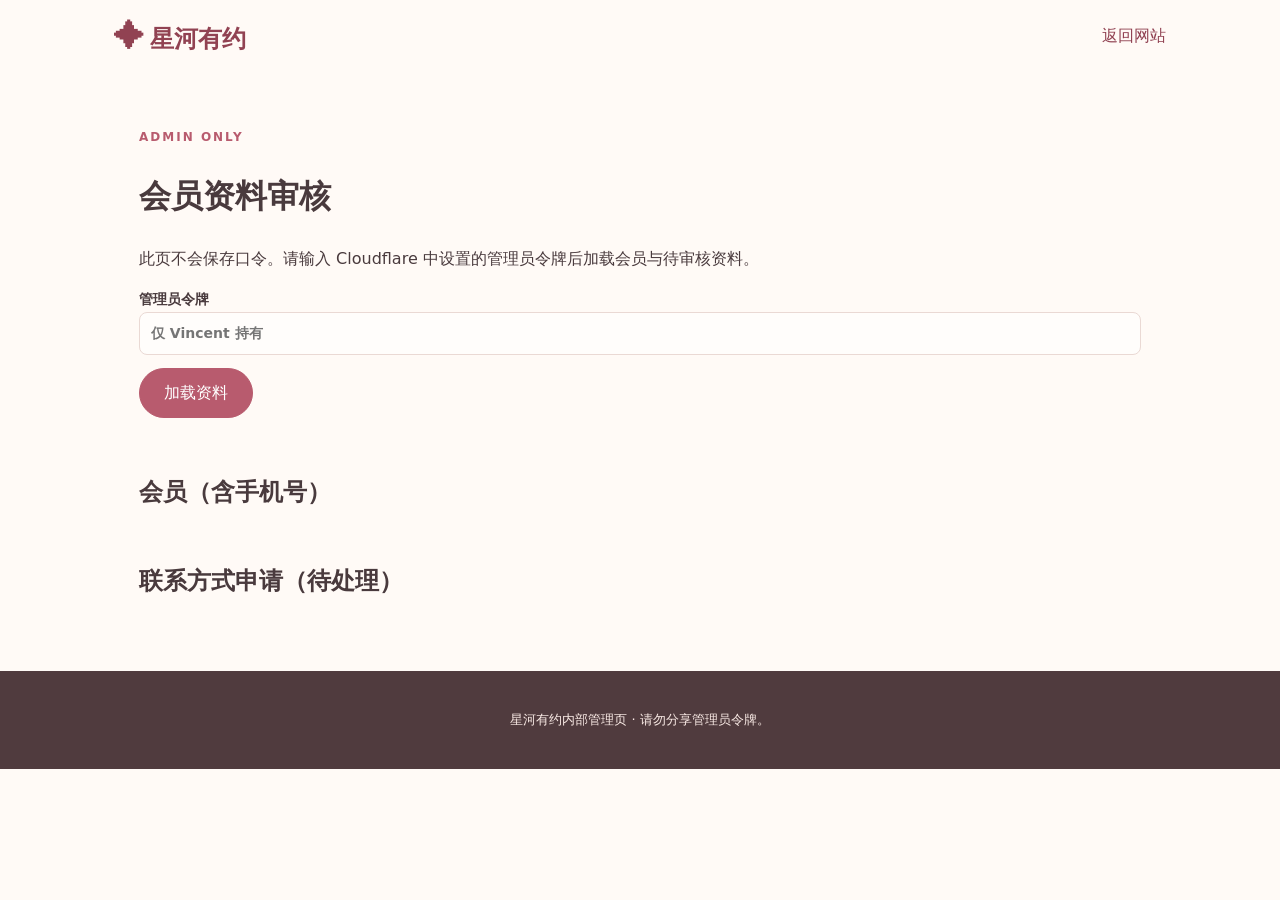
==== admin.html @ 4cbb93e4 "Add files via upload" ====
<!doctype html>
<html lang="zh-CN"><head><meta charset="UTF-8"><meta name="viewport" content="width=device-width,initial-scale=1.0"><title>星河有约 · 审核管理</title><link rel="stylesheet" href="styles.css"></head>
<body><header class="site-header"><a class="brand" href="index.html"><span>✦</span> 星河有约</a><nav><a href="index.html">返回网站</a></nav></header>
<main class="admin section"><p class="eyebrow">ADMIN ONLY</p><h1>会员资料审核</h1><p>此页不会保存口令。请输入 Cloudflare 中设置的管理员令牌后加载会员与待审核资料。</p><div class="admin-auth"><label>管理员令牌 <input id="admin-token" type="password" autocomplete="off" placeholder="仅 Vincent 持有"></label><button id="load" class="button primary">加载资料</button></div><p id="admin-status" class="form-status" role="status"></p><h2>会员（含手机号）</h2><div id="member-filters" class="filters" style="justify-content:flex-start"></div><div id="members-list" class="guest-grid"></div><h2 id="pending-title" hidden>旧版登记资料 · 待审核</h2><div id="pending-list" class="guest-grid"></div><h2 id="published-title" hidden>旧版登记资料 · 已发布（可下架）</h2><div id="published-list" class="guest-grid"></div><h2>联系方式申请（待处理）</h2><div id="contact-requests-list" class="guest-grid"></div></main><footer><p>星河有约内部管理页 · 请勿分享管理员令牌。</p></footer><script src="admin.js"></script></body></html>
---- styles.css ----
:root{--ink:#493a3d;--rose:#b85b6e;--rose-dark:#914252;--cream:#fffaf6;--peach:#f8e7df;--line:#ead9d4;--shadow:0 12px 35px #74424a15}*{box-sizing:border-box}html{scroll-behavior:smooth}body{margin:0;background:var(--cream);color:var(--ink);font:16px/1.7 ui-rounded,"Microsoft YaHei",system-ui,sans-serif}.site-header{height:72px;display:flex;align-items:center;justify-content:space-between;max-width:1100px;margin:auto;padding:0 24px}.brand{font-family:Georgia,serif;font-size:24px;font-weight:bold;color:var(--rose-dark);text-decoration:none}.brand span{font-size:30px}nav{display:flex;gap:24px}nav a,a{color:var(--rose-dark)}nav a{text-decoration:none}.hero{min-height:465px;padding:105px max(24px,calc((100vw - 1000px)/2));background:radial-gradient(circle at 85% 25%,#f3cbd0 0 5%,transparent 20%),radial-gradient(circle at 12% 75%,#f5dcc7 0 5%,transparent 24%),linear-gradient(120deg,#fff8f3,#f8e8e5);text-align:center}.eyebrow{margin:0;color:var(--rose);letter-spacing:2px;font-size:12px;font-weight:bold}.hero h1,h2{font-family:Georgia,"Microsoft YaHei",serif;line-height:1.25}.hero h1{font-size:clamp(38px,6vw,64px);margin:14px 0;color:#613c44}.hero>p:not(.eyebrow):not(.notice){font-size:19px}.button{display:inline-block;border:1px solid var(--rose);border-radius:99px;padding:10px 24px;font:inherit;cursor:pointer;text-decoration:none}.primary{background:var(--rose);color:white}.primary:hover{background:var(--rose-dark)}.ghost{color:var(--rose);margin-left:10px}.notice{font-size:13px;color:#796467;margin-top:28px}.values{max-width:950px;margin:-38px auto 45px;display:grid;grid-template-columns:repeat(3,1fr);background:white;border-radius:16px;box-shadow:var(--shadow);position:relative}.values article{padding:20px 28px;text-align:center;border-right:1px solid var(--line)}.values article:last-child{border:0}.values b,.values span{display:block}.values b{color:var(--rose-dark)}.values span{font-size:13px}.section{max-width:1050px;margin:0 auto;padding:55px 24px}.section-heading{text-align:center}.section-heading h2,.join h2,.about h2{font-size:32px;margin:8px 0 30px}.filters{display:flex;gap:8px;justify-content:center;margin:20px}.filter{border:1px solid var(--line);background:white;color:var(--ink);border-radius:20px;padding:6px 18px;cursor:pointer}.filter.active{background:var(--peach);border-color:#dfa6a9}.guest-grid{display:grid;grid-template-columns:repeat(3,1fr);gap:20px}.card{background:white;border:1px solid #f2e5e0;border-radius:15px;overflow:hidden;box-shadow:0 5px 15px #6d505008;cursor:pointer;transition:.2s}.card:hover{transform:translateY(-4px);box-shadow:var(--shadow)}.photo{height:210px;width:100%;object-fit:contain;background:#f4ddd7}.card-body{padding:16px 18px}.card h3{margin:0;font-size:19px}.meta{color:#96767a;font-size:14px}.bio{font-size:14px;margin:8px 0 0}.empty{text-align:center;color:#96767a}.join{display:grid;grid-template-columns:.8fr 1.2fr;gap:65px;background:#fff2eb;max-width:none;padding-left:max(24px,calc((100vw - 1000px)/2));padding-right:max(24px,calc((100vw - 1000px)/2))}.join ul{padding-left:20px;font-size:14px}form{background:white;border-radius:16px;padding:28px;box-shadow:var(--shadow)}label{display:block;font-weight:bold;margin-bottom:13px;font-size:14px}input,select,textarea{display:block;width:100%;padding:9px 11px;border:1px solid var(--line);border-radius:8px;background:#fffdfb;font:inherit;color:var(--ink)}textarea{min-height:90px;resize:vertical}small{font-weight:normal;display:block;color:#927a7c;font-size:12px}.two-cols{display:grid;grid-template-columns:1fr 1fr;gap:12px}.check{display:flex;align-items:center;gap:8px;font-weight:normal;font-size:13px}.check input{width:auto}.form-status{min-height:25px;color:var(--rose-dark);font-size:14px}.about{text-align:center;max-width:760px;margin:auto;padding:70px 24px}.about p{margin:12px}.about b{color:var(--rose-dark)}.contact-request{margin-top:16px;padding-top:14px;border-top:1px solid var(--line)}.contact-form{margin-top:10px}.contact-form label{margin-bottom:10px}footer{background:#503b3e;color:#f9eae5;text-align:center;padding:30px 24px;font-size:13px}footer p{max-width:700px;margin:8px auto}dialog{border:0;border-radius:16px;max-width:480px;width:calc(100% - 32px);padding:0;box-shadow:var(--shadow)}dialog::backdrop{background:#33212688}.dialog-image{width:100%;height:300px;object-fit:contain;background:#f4ddd7}.dialog-body{padding:20px}.close{position:absolute;right:8px;top:6px;border:0;background:#fff;color:var(--rose-dark);font-size:28px;line-height:32px;width:32px;height:32px;border-radius:50%;cursor:pointer}@media(max-width:700px){nav{gap:12px;font-size:13px}.values,.guest-grid,.join{grid-template-columns:1fr}.values{margin:0 16px 25px}.values article{border-right:0;border-bottom:1px solid var(--line)}.join{gap:20px}.hero{min-height:420px;padding-top:80px}.guest-grid{grid-template-columns:repeat(2,1fr)}.photo{height:165px}}@media(max-width:420px){nav{display:none}.guest-grid{grid-template-columns:1fr}}

[hidden]{display:none!important}

.join-card{background:white;border-radius:16px;padding:28px;box-shadow:var(--shadow)}.join-card h3{margin:0 0 8px}.join-card ol{padding-left:22px;margin:0 0 18px}.join-card .ghost{margin-left:10px}
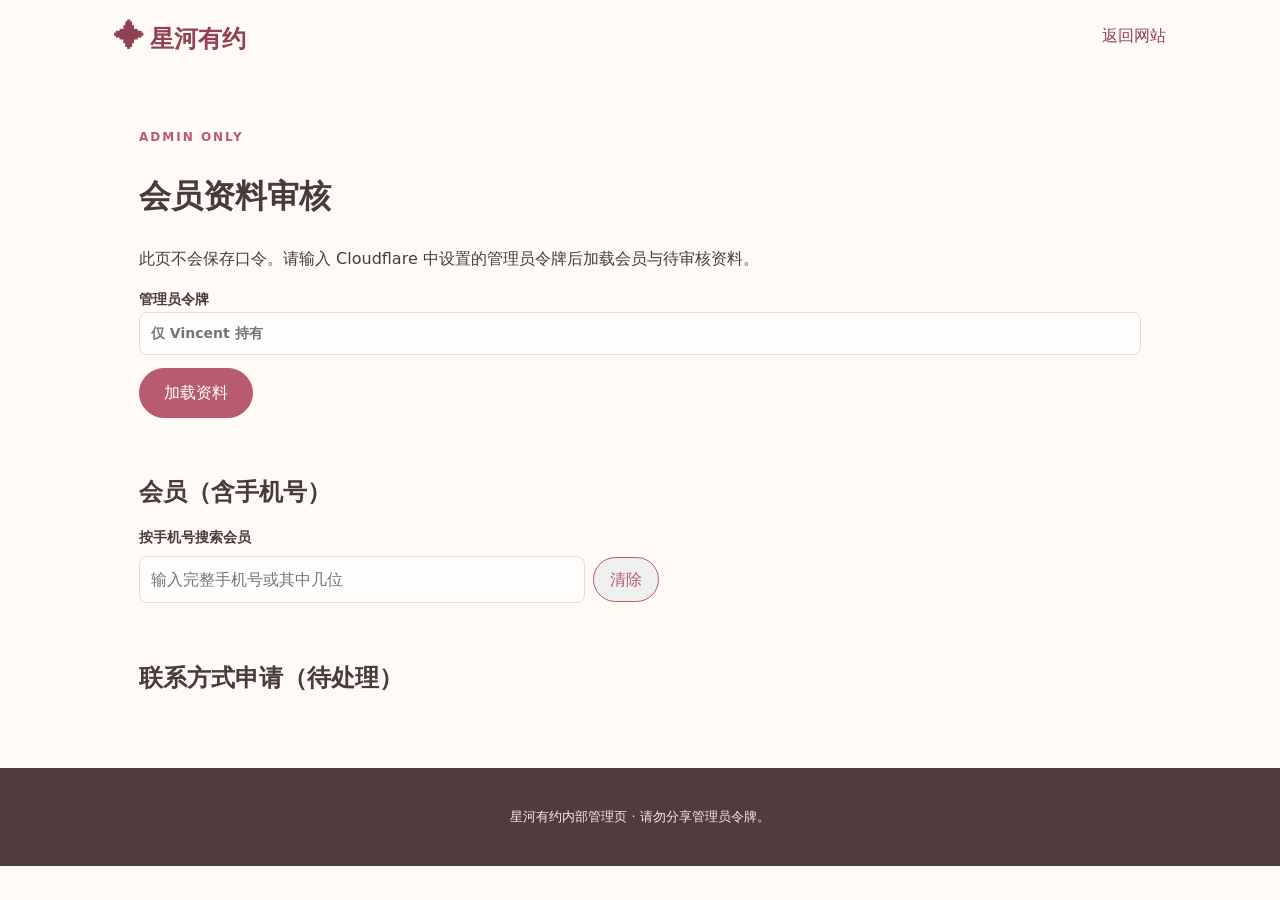
==== commit 5f4322ca: "Add files via upload" ====
--- a/admin.html
+++ b/admin.html
@@ -1,4 +1,4 @@
 <!doctype html>
 <html lang="zh-CN"><head><meta charset="UTF-8"><meta name="viewport" content="width=device-width,initial-scale=1.0"><title>星河有约 · 审核管理</title><link rel="stylesheet" href="styles.css"></head>
 <body><header class="site-header"><a class="brand" href="index.html"><span>✦</span> 星河有约</a><nav><a href="index.html">返回网站</a></nav></header>
-<main class="admin section"><p class="eyebrow">ADMIN ONLY</p><h1>会员资料审核</h1><p>此页不会保存口令。请输入 Cloudflare 中设置的管理员令牌后加载会员与待审核资料。</p><div class="admin-auth"><label>管理员令牌 <input id="admin-token" type="password" autocomplete="off" placeholder="仅 Vincent 持有"></label><button id="load" class="button primary">加载资料</button></div><p id="admin-status" class="form-status" role="status"></p><h2>会员（含手机号）</h2><div id="member-filters" class="filters" style="justify-content:flex-start"></div><div id="members-list" class="guest-grid"></div><h2 id="pending-title" hidden>旧版登记资料 · 待审核</h2><div id="pending-list" class="guest-grid"></div><h2 id="published-title" hidden>旧版登记资料 · 已发布（可下架）</h2><div id="published-list" class="guest-grid"></div><h2>联系方式申请（待处理）</h2><div id="contact-requests-list" class="guest-grid"></div></main><footer><p>星河有约内部管理页 · 请勿分享管理员令牌。</p></footer><script src="admin.js"></script></body></html>
+<main class="admin section"><p class="eyebrow">ADMIN ONLY</p><h1>会员资料审核</h1><p>此页不会保存口令。请输入 Cloudflare 中设置的管理员令牌后加载会员与待审核资料。</p><div class="admin-auth"><label>管理员令牌 <input id="admin-token" type="password" autocomplete="off" placeholder="仅 Vincent 持有"></label><button id="load" class="button primary">加载资料</button></div><p id="admin-status" class="form-status" role="status"></p><h2>会员（含手机号）</h2><div class="admin-member-search"><label for="member-search">按手机号搜索会员</label><div><input id="member-search" type="search" inputmode="numeric" autocomplete="off" placeholder="输入完整手机号或其中几位"><button id="clear-member-search" class="button ghost" type="button">清除</button></div></div><div id="member-filters" class="filters" style="justify-content:flex-start"></div><div id="members-list" class="guest-grid"></div><h2 id="pending-title" hidden>旧版登记资料 · 待审核</h2><div id="pending-list" class="guest-grid"></div><h2 id="published-title" hidden>旧版登记资料 · 已发布（可下架）</h2><div id="published-list" class="guest-grid"></div><h2>联系方式申请（待处理）</h2><div id="contact-requests-list" class="guest-grid"></div></main><footer><p>星河有约内部管理页 · 请勿分享管理员令牌。</p></footer><script src="admin.js"></script></body></html>
--- a/styles.css
+++ b/styles.css
@@ -2,4 +2,23 @@
 
 [hidden]{display:none!important}
 
+.admin .member-card{cursor:default;transform:none}
+.admin .member-card:hover{transform:none;box-shadow:0 5px 15px #6d505008}
+.member-photos{display:flex;gap:8px;flex-wrap:wrap;padding:12px 12px 0}
+.member-photos:empty{display:none}
+.member-photos .photo{width:88px;height:96px;max-width:none;object-fit:cover;border-radius:8px}
+.member-created{margin:8px 0}
+.member-status{display:flex;align-items:center;gap:10px;margin:10px 0 14px;padding:8px 10px;border-radius:8px;background:#fff7f3;color:#796467;font-size:14px}
+.member-status b{color:var(--rose-dark);font-weight:700}
+.member-actions{display:grid;gap:9px;margin-top:12px}
+.member-review-actions{display:grid;grid-template-columns:repeat(2,minmax(0,1fr));gap:9px}
+.member-actions .button{display:flex;align-items:center;justify-content:center;min-height:42px;margin:0;padding:8px 14px;white-space:nowrap}
+.member-actions .member-delete{width:100%;border-color:#d8a2a7;color:#a34e5c;background:#fff}
+.member-actions .member-delete:hover{background:#fff0ed}
+.admin-member-search{max-width:520px;margin:14px 0 8px}
+.admin-member-search label{margin-bottom:6px}
+.admin-member-search>div{display:flex;align-items:center;gap:8px}
+.admin-member-search input{flex:1;min-width:0}
+.admin-member-search .button{flex:none;margin:0;padding:8px 16px}
+
 .join-card{background:white;border-radius:16px;padding:28px;box-shadow:var(--shadow)}.join-card h3{margin:0 0 8px}.join-card ol{padding-left:22px;margin:0 0 18px}.join-card .ghost{margin-left:10px}
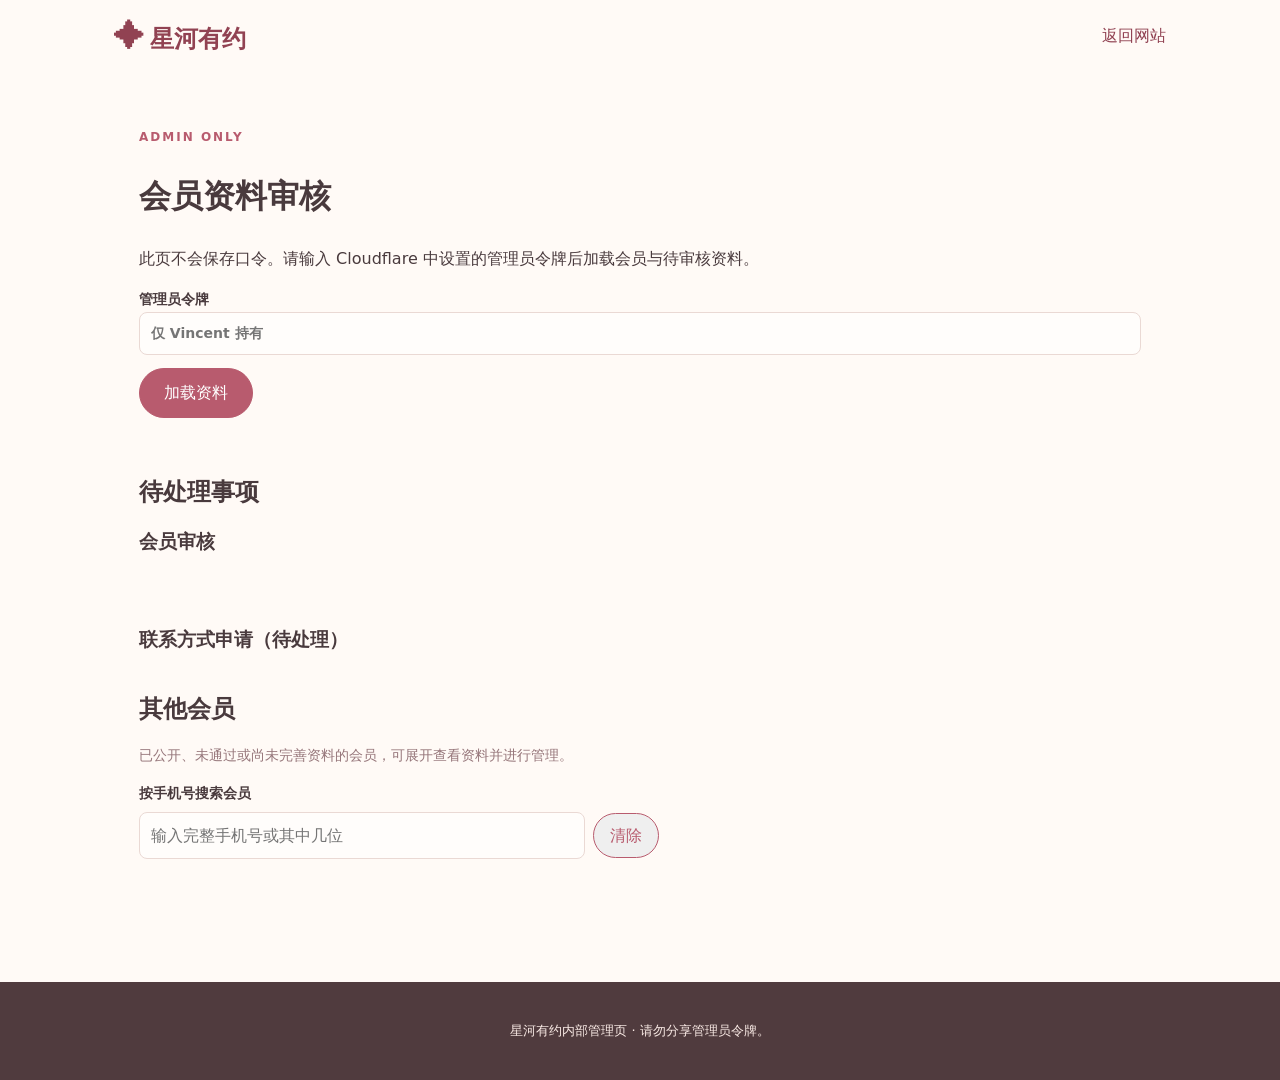
==== commit 09206f2d: "Add files via upload" ====
--- a/admin.html
+++ b/admin.html
@@ -1,4 +1,4 @@
 <!doctype html>
-<html lang="zh-CN"><head><meta charset="UTF-8"><meta name="viewport" content="width=device-width,initial-scale=1.0"><title>星河有约 · 审核管理</title><link rel="stylesheet" href="styles.css"></head>
+<html lang="zh-CN"><head><meta charset="UTF-8"><meta name="viewport" content="width=device-width,initial-scale=1.0"><title>星河有约 · 审核管理</title><link rel="stylesheet" href="styles.css?v=20261016c"></head>
 <body><header class="site-header"><a class="brand" href="index.html"><span>✦</span> 星河有约</a><nav><a href="index.html">返回网站</a></nav></header>
-<main class="admin section"><p class="eyebrow">ADMIN ONLY</p><h1>会员资料审核</h1><p>此页不会保存口令。请输入 Cloudflare 中设置的管理员令牌后加载会员与待审核资料。</p><div class="admin-auth"><label>管理员令牌 <input id="admin-token" type="password" autocomplete="off" placeholder="仅 Vincent 持有"></label><button id="load" class="button primary">加载资料</button></div><p id="admin-status" class="form-status" role="status"></p><h2>会员（含手机号）</h2><div class="admin-member-search"><label for="member-search">按手机号搜索会员</label><div><input id="member-search" type="search" inputmode="numeric" autocomplete="off" placeholder="输入完整手机号或其中几位"><button id="clear-member-search" class="button ghost" type="button">清除</button></div></div><div id="member-filters" class="filters" style="justify-content:flex-start"></div><div id="members-list" class="guest-grid"></div><h2 id="pending-title" hidden>旧版登记资料 · 待审核</h2><div id="pending-list" class="guest-grid"></div><h2 id="published-title" hidden>旧版登记资料 · 已发布（可下架）</h2><div id="published-list" class="guest-grid"></div><h2>联系方式申请（待处理）</h2><div id="contact-requests-list" class="guest-grid"></div></main><footer><p>星河有约内部管理页 · 请勿分享管理员令牌。</p></footer><script src="admin.js"></script></body></html>
+<main class="admin section"><p class="eyebrow">ADMIN ONLY</p><h1>会员资料审核</h1><p>此页不会保存口令。请输入 Cloudflare 中设置的管理员令牌后加载会员与待审核资料。</p><div class="admin-auth"><label>管理员令牌 <input id="admin-token" type="password" autocomplete="off" placeholder="仅 Vincent 持有"></label><button id="load" class="button primary">加载资料</button></div><p id="admin-status" class="form-status" role="status"></p><section id="review-queue"><h2>待处理事项</h2><h3 id="member-review-title">会员审核</h3><div id="pending-members-list" class="admin-member-list"></div><h3 id="pending-title" hidden>旧版登记资料 · 待审核</h3><div id="pending-list" class="guest-grid"></div><h3 id="contact-title">联系方式申请（待处理）</h3><div id="contact-requests-list" class="guest-grid"></div></section><section class="admin-member-management"><h2>其他会员</h2><p class="meta">已公开、未通过或尚未完善资料的会员，可展开查看资料并进行管理。</p><div class="admin-member-search"><label for="member-search">按手机号搜索会员</label><div><input id="member-search" type="search" inputmode="numeric" autocomplete="off" placeholder="输入完整手机号或其中几位"><button id="clear-member-search" class="button ghost" type="button">清除</button></div></div><div id="member-filters" class="filters" style="justify-content:flex-start"></div><div id="members-list" class="admin-member-list"></div><h3 id="published-title" hidden>旧版登记资料 · 已发布（可下架）</h3><div id="published-list" class="guest-grid"></div></section></main><footer><p>星河有约内部管理页 · 请勿分享管理员令牌。</p></footer><script src="admin.js?v=20261016d"></script></body></html>
--- a/styles.css
+++ b/styles.css
@@ -20,5 +20,50 @@
 .admin-member-search>div{display:flex;align-items:center;gap:8px}
 .admin-member-search input{flex:1;min-width:0}
 .admin-member-search .button{flex:none;margin:0;padding:8px 16px}
+.admin-member-list{display:grid;gap:9px;max-width:900px;margin:12px 0 28px}
+.admin-member-item{overflow:hidden;border:1px solid var(--line);border-radius:12px;background:#fff;box-shadow:0 4px 14px #6d505008}
+.admin-member-summary{display:flex;align-items:center;justify-content:space-between;gap:14px;min-height:54px;padding:12px 16px;cursor:pointer;list-style:none}
+.admin-member-summary::-webkit-details-marker{display:none}
+.admin-member-summary::after{content:'＋';flex:none;color:var(--rose-dark);font-size:20px;line-height:1}
+.admin-member-item[open]>.admin-member-summary::after{content:'−'}
+.member-summary-main{display:flex;align-items:baseline;gap:16px;min-width:0}
+.member-summary-name{overflow:hidden;color:var(--ink);font-size:16px;text-overflow:ellipsis;white-space:nowrap}
+.member-summary-phone{color:#96767a;font-size:14px;white-space:nowrap}
+.member-summary-status{flex:none;padding:5px 10px;border-radius:999px;background:#fff3ef;color:var(--rose-dark);font-size:13px}
+.admin-member-detail{padding:14px 16px 18px;border-top:1px solid var(--line)}
+.admin-member-detail .member-photos{padding:0 0 10px}
+.admin-member-detail .card-body{padding:0}
+.admin-member-detail .member-actions{max-width:320px}
+@media(max-width:560px){.admin-member-summary{flex-wrap:wrap;gap:8px}.member-summary-main{flex:1 1 calc(100% - 34px);flex-wrap:wrap;gap:4px 12px}.member-summary-status{order:1}.admin-member-summary::after{order:2;margin-left:auto}.admin-member-detail .member-actions{max-width:none}}
+#profile-dialog{width:min(980px,calc(100vw - 32px));max-width:none;max-height:calc(100dvh - 32px);overflow:auto}
+#profile-dialog .close{z-index:3}
+.profile-modal-layout{display:grid;grid-template-columns:minmax(0,1.2fr) minmax(300px,.8fr);min-height:540px}
+.profile-gallery{display:flex;min-width:0;flex-direction:column;gap:12px;padding:24px;background:#fcf5f2}
+.gallery-stage{position:relative;display:grid;min-height:360px;height:min(68vh,650px);place-items:center;overflow:hidden;border-radius:12px;background:#f1e7e3}
+.gallery-main{display:block;width:100%;height:100%;object-fit:contain}
+.gallery-arrow{position:absolute;top:50%;display:grid;width:42px;height:42px;place-items:center;transform:translateY(-50%);border:0;border-radius:50%;background:#fffE;color:var(--rose-dark);font-size:32px;line-height:1;box-shadow:0 2px 10px #33212622;cursor:pointer}
+.gallery-prev{left:12px}.gallery-next{right:12px}
+.gallery-count{position:absolute;right:12px;bottom:12px;padding:3px 10px;border-radius:20px;background:#332126aa;color:#fff;font-size:13px}
+.gallery-thumbnails{display:flex;gap:10px;justify-content:center;overflow-x:auto;padding:2px}
+.gallery-thumb{flex:none;width:76px;height:64px;overflow:hidden;padding:0;border:2px solid transparent;border-radius:8px;background:#fff;cursor:pointer}
+.gallery-thumb.active{border-color:var(--rose);box-shadow:0 0 0 2px #b85b6e33}
+.gallery-thumb img{display:block;width:100%;height:100%;object-fit:cover}
+#profile-dialog .dialog-body{align-self:center;max-height:100%;overflow-y:auto;padding:44px 30px 30px}
+@media(max-width:760px){#profile-dialog{width:calc(100vw - 20px);max-height:calc(100dvh - 20px)}.profile-modal-layout{grid-template-columns:1fr;min-height:0}.profile-gallery{gap:8px;padding:12px}.gallery-stage{height:42dvh;min-height:220px;max-height:440px}.gallery-thumbnails{justify-content:flex-start}.gallery-thumb{width:66px;height:56px}#profile-dialog .dialog-body{padding:18px 20px 24px}}
+.private-photo-placeholder{display:flex;align-items:center;justify-content:center;flex-direction:column;gap:6px;color:#8f7378;background:linear-gradient(135deg,#f8e7df,#fff5ef);font-size:15px;text-align:center}
+.private-photo-placeholder:first-line{font-size:24px}
+.private-photo-locked{display:flex;min-height:540px;align-items:center;justify-content:center;flex-direction:column;gap:12px;padding:30px;background:#fcf5f2;color:#796467;text-align:center}
+.private-photo-locked span{font-size:42px}
+.private-photo-locked b{color:var(--rose-dark);font-size:18px}
+.private-photo-note{padding:10px 12px;border-radius:8px;background:#fff7f3;color:var(--rose-dark);font-size:14px}
+@media(max-width:760px){.private-photo-locked{min-height:240px}}
+
+.safety-alert{max-width:1000px;margin:18px auto 0;padding:17px 22px;border:1px solid #dfa4a0;border-left:5px solid #b84d58;border-radius:12px;background:#fff0ec;color:#593c40;box-shadow:0 6px 20px #74424a12}
+.safety-alert-title{display:flex;align-items:center;gap:10px;margin-bottom:6px;color:#963d4a}
+.safety-alert-title span{font-size:22px}
+.safety-alert-title h2{margin:0;font-family:inherit;font-size:19px;line-height:1.4}
+.safety-alert p{margin:6px 0;font-size:14px;line-height:1.7}
+.safety-alert .safety-alert-action{margin-top:10px;padding-top:8px;border-top:1px solid #efd1ca;color:#8d3e48}
+@media(max-width:700px){.safety-alert{margin:12px 14px 0;padding:14px 16px}.safety-alert-title h2{font-size:17px}.safety-alert p{font-size:13px}}
 
 .join-card{background:white;border-radius:16px;padding:28px;box-shadow:var(--shadow)}.join-card h3{margin:0 0 8px}.join-card ol{padding-left:22px;margin:0 0 18px}.join-card .ghost{margin-left:10px}
